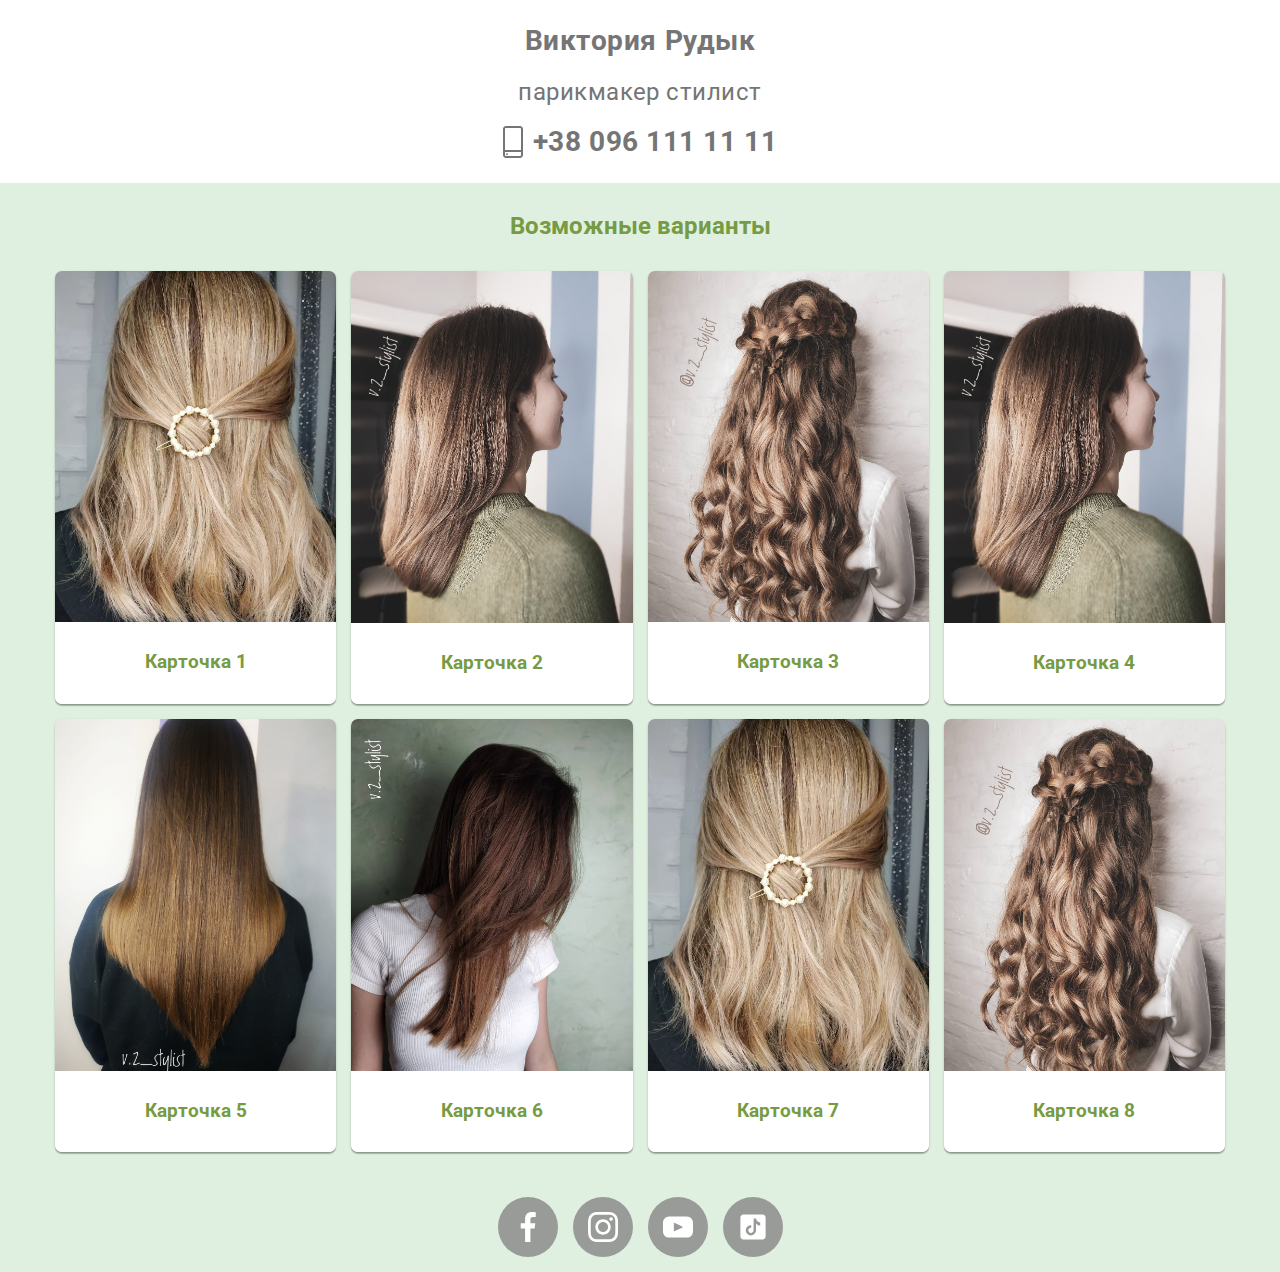
==== index.html @ 88eab723 "ашч" ====
<!DOCTYPE html>
<html lang="ru">
  <head>
    <meta charset="UTF-8" />
    <meta http-equiv="X-UA-Compatible" content="IE=edge" />
    <meta name="viewport" content="width=device-width, initial-scale=1.0" />
    <link rel="preconnect" href="https://fonts.googleapis.com" />
    <link rel="preconnect" href="https://fonts.gstatic.com" crossorigin />
    <link
      href="https://fonts.googleapis.com/css2?family=Raleway:wght@700&family=Roboto:wght@400;500;700;900&display=swap"
      rel="stylesheet"
    />
    <link
      rel="stylesheet"
      href="https://cdnjs.cloudflare.com/ajax/libs/modern-normalize/1.1.0/modern-normalize.min.css"
    />
    <link rel="stylesheet" href="./css/reset.css" />
    <link rel="stylesheet" href="./css/styles.css" />
    <title>v.z_stylist - Виктория, парикмакер стилист</title>
  </head>
  <body>
    <header>
      <div class="nav">
        <ul сlass="contact__list">
          <li class="contact__item"><p class="link">Виктория Рудык</p></li>
          <li class="contact__item">
            <p class="contact__position">парикмакер стилист</p>
          </li>
          <li class="contact__item">
            <a href="tel:+380961111111" class="link">
              <svg class="adress-item-icon" width="20" height="32">
                <use href="img/icons.svg#icon-smartphone"></use>
              </svg>
              <span>+38 096 111 11 11</span>
            </a>
          </li>
        </ul>
      </div>
    </header>
    <section class="main">
      <div class="container">
        <h2 class="my-works">Возможные варианты</h2>
        <ul class="works">
          <li class="works__example">
            <a href="">
              <img src="./img/work-1.jpg" alt="Фото 1" class="work-img" />
              <div class="meta">
                <h3 class="meta__title">Карточка 1</h3>
              </div></a
            >
          </li>
          <li class="works__example">
            <a href="">
              <img src="./img/work-2.jpg" alt="Фото 2" class="work-img" />
              <div class="meta">
                <h3 class="meta__title">Карточка 2</h3>
              </div></a
            >
          </li>
          <li class="works__example">
            <a href="">
              <img src="./img/work-3.jpg" alt="Фото 3" class="work-img" />
              <div class="meta">
                <h3 class="meta__title">Карточка 3</h3>
              </div></a
            >
          </li>
          <li class="works__example">
            <a href="">
              <img src="./img/work-2.jpg" alt="Фото 4" class="work-img" />
              <div class="meta">
                <h3 class="meta__title">Карточка 4</h3>
              </div></a
            >
          </li>
          <li class="works__example">
            <a href="">
              <img src="./img/work-5.jpg" alt="Фото 5" class="work-img" />
              <div class="meta">
                <h3 class="meta__title">Карточка 5</h3>
              </div></a
            >
          </li>
          <li class="works__example">
            <a href="">
              <img src="./img/work-6.jpg" alt="Фото 6" class="work-img" />
              <div class="meta">
                <h3 class="meta__title">Карточка 6</h3>
              </div></a
            >
          </li>
          <li class="works__example">
            <a href="">
              <img src="./img/work-1.jpg" alt="Фото 7" class="work-img" />
              <div class="meta">
                <h3 class="meta__title">Карточка 7</h3>
              </div></a
            >
          </li>
          <li class="works__example">
            <a href="">
              <img src="./img/work-3.jpg" alt="Фото 8" class="work-img" />
              <div class="meta">
                <h3 class="meta__title">Карточка 8</h3>
              </div></a
            >
          </li>
        </ul>
      </div>
    </section>
    <footer class="page-footer">
      <div class="container">
        <ul class="join-list">
          <li class="social-list-item">
            <a
              href="https://www.facebook.com/VZstylistKiev"
              class="social-item-link"
            >
              <svg class="social-item-icon" width="30" height="30">
                <use href="./img/icons.svg#icon-facebook"></use>
              </svg>
            </a>
          </li>

          <li class="social-list-item">
            <a
              href="https://www.instagram.com/v.z_stylist/"
              class="social-item-link"
            >
              <svg class="social-item-icon" width="30" height="30">
                <use href="./img/icons.svg#icon-instagram"></use>
              </svg>
            </a>
          </li>

          <li class="social-list-item">
            <a
              href="https://www.youtube.com/channel/UC5ARUMuX_v7nZ-KYKktUZ0g"
              class="social-item-link"
            >
              <svg class="social-item-icon" width="30" height="30">
                <use href="./img/icons.svg#icon-youtube"></use>
              </svg>
            </a>
          </li>

          <li class="social-list-item">
            <a
              href="https://www.tiktok.com/@v.z_stylist"
              class="social-item-link"
            >
              <svg class="social-item-icon" width="30" height="30">
                <use href="./img/icons.svg#icon-tiktok"></use>
              </svg>
            </a>
          </li>
        </ul>
      </div>
    </footer>
  </body>
</html>
---- css/styles.css ----
:root {
  --accent-color: #779b43;
  --main-color: #dff0e1;
}

/*  ------- BASIC STYLES ------- */
body {
  background-color: var(--main-color);
}
.container {
  max-width: 1200px;
  padding-left: 15px;
  padding-right: 15px;
  margin: 0 auto;
}

.nav {
  background-color: #ffffff;
  padding: 15px 0;
}

section,
.page-footer {
  padding: 30px 0;
}

/*  ------- HEADER ------- */

.contact__item {
  display: flex;
}

.contact__position {
  display: flex;
  margin: 0 auto;
  font-weight: 400;
  font-size: 24px;
  line-height: calc(28 / 24);
  letter-spacing: 0.02em;
  color: #757575;
  padding: 10px 0;
  align-items: center;
}
.link {
  display: flex;
  margin: 0 auto;
  font-weight: 700;
  font-size: 28px;
  line-height: calc(28 / 24);
  letter-spacing: 0.02em;
  color: #757575;
  padding: 10px 0;
  align-items: center;
}
.adress-item-icon {
  align-items: center;
  margin-right: 10px;
  fill: currentColor;
}
/*  ------- PORTFOLIO ------- */
.my-works {
  margin-bottom: 30px;
  color: var(--accent-color);
  text-align: center;
}

.works {
  display: flex;
  flex-wrap: wrap;
  margin-left: -15px;
  margin-top: -15px;
  justify-content: center;
}

.work-img {
  width: 100%;
  height: auto;
}

.works__example {
  width: 450px;
  height: auto;
  margin-top: 15px;
  margin-left: 15px;
  /* outline: 1px solid red; */
  overflow: hidden;

  box-shadow: 0px 1px 3px rgb(0 0 0 / 12%), 0px 1px 1px rgb(0 0 0 / 14%),
    0px 2px 1px rgb(0 0 0 / 20%);
  border-radius: 7px 7px 7px 7px;
}
@media screen and (min-width: 480px) {
  .works__example {
    flex-basis: calc((100% - 30px) / 2);
  }
}
@media screen and (min-width: 768px) {
  .works__example {
    flex-basis: calc((100% - 45px) / 3);
  }
}

@media screen and (min-width: 1200px) {
  .works__example {
    flex-basis: calc((100% - 60px) / 4);
  }
}
.meta__title {
  padding-top: 30px;
  padding-bottom: 30px;
  text-align: center;
  background-color: #fff;
  color: var(--accent-color);
  border-radius: 0px 0px 4px 4px;
}

/*  ------- FOOTER ------- */

.join-list {
  display: flex;
  justify-content: center;
}
.social-list-item + .social-list-item {
  margin-left: 15px;
}
.social-item-icon {
  fill: currentColor;
}
.social-item-link {
  width: 60px;
  height: 60px;
  display: flex;
  justify-content: center;
  align-items: center;
  color: #afb1b8;
  border-radius: 50%;
  transition: background-color var(--transition-time)
      var(--attenuation-function),
    color var(--transition-time) var(--attenuation-function);
}

.social-list-item > .social-item-link {
  color: #ffffff;
  background-color: rgba(138, 136, 136, 0.818);
}

.social-item-link:hover,
.social-item-link:focus {
  background-color: var(--accent-color);
  color: #ffffff;
  border-radius: 50%;
}

.page-footer {
  padding: 15px 0;
}
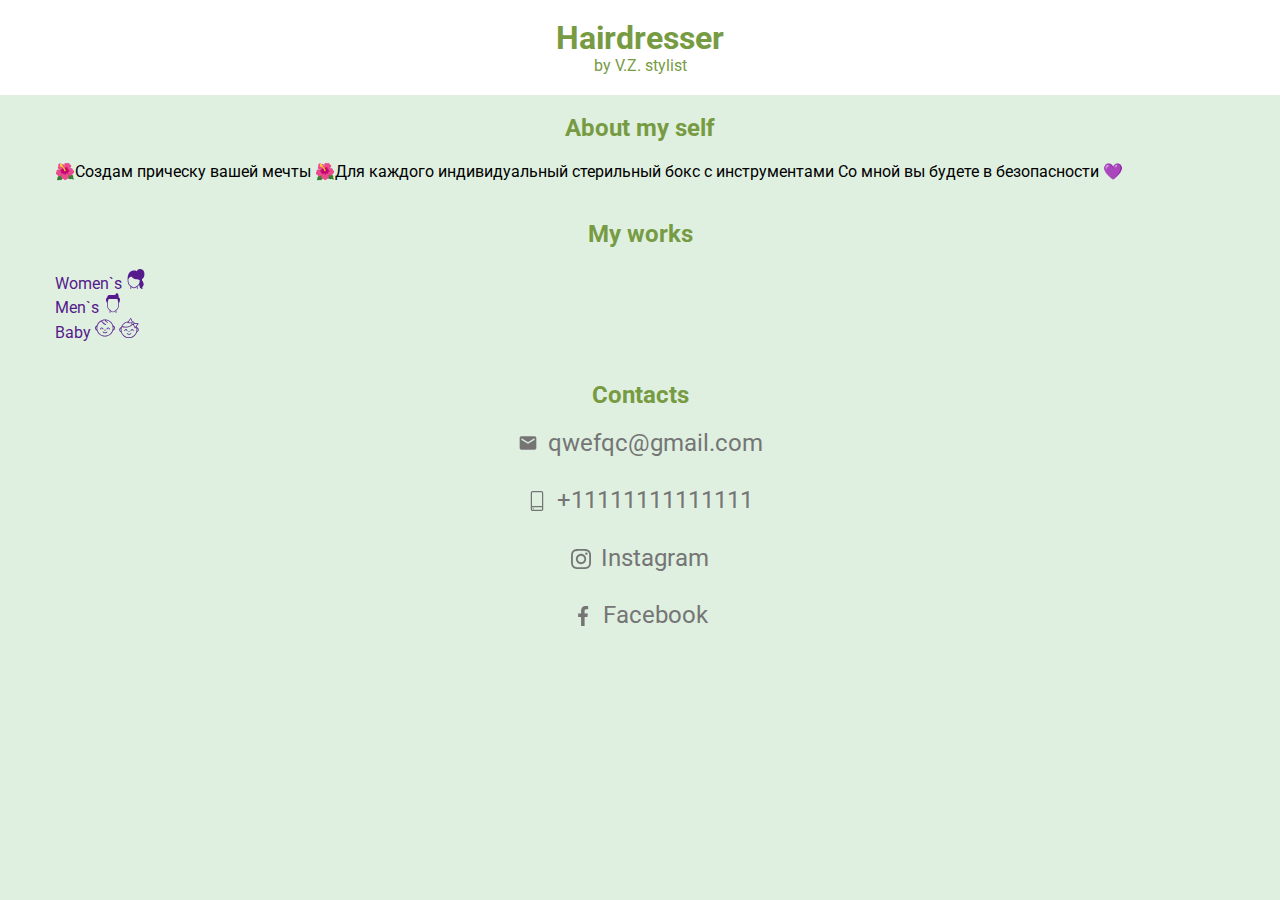
==== commit 51f3f0a6: "fix" ====
--- a/index.html
+++ b/index.html
@@ -1,6 +1,5 @@
 <!DOCTYPE html>
-<html lang="ru">
-  <head>
+<html lang="en">
     <meta charset="UTF-8" />
     <meta http-equiv="X-UA-Compatible" content="IE=edge" />
     <meta name="viewport" content="width=device-width, initial-scale=1.0" />
@@ -19,143 +18,99 @@
     <title>v.z_stylist - Виктория, парикмакер стилист</title>
   </head>
   <body>
-    <header>
-      <div class="nav">
-        <ul сlass="contact__list">
-          <li class="contact__item"><p class="link">Виктория Рудык</p></li>
-          <li class="contact__item">
-            <p class="contact__position">парикмакер стилист</p>
-          </li>
-          <li class="contact__item">
-            <a href="tel:+380961111111" class="link">
-              <svg class="adress-item-icon" width="20" height="32">
-                <use href="img/icons.svg#icon-smartphone"></use>
+      <header class="header">
+          <div class="container">
+              <a href="index.html">
+                  <div class="logo-head">
+                <h1>Hairdresser</h1>
+                  <p>by V.Z. stylist</p></div>
+              </a>
+              
+          </div>
+      </header>
+
+      <main>
+          <section class="hero">
+              <div class="container">
+                  <h2 class="titles">About my self</h2>
+<p>🌺Создам прическу вашей мечты
+🌺Для каждого индивидуальный стерильный бокс с инструментами
+Со мной вы будете в безопасности 💜</p>
+              </div>
+            </section>
+
+           <section class="activity">
+               <div class="container">
+                   <h2 class="titles">My works</h2>
+<ul>
+    <li>
+        <a href="">Women`s
+        <svg class="social-item-icon" width="20" height="20">
+                <use href="./img/icons.svg#icon-woman"></use>
               </svg>
-              <span>+38 096 111 11 11</span>
-            </a>
-          </li>
-        </ul>
-      </div>
-    </header>
-    <section class="main">
-      <div class="container">
-        <h2 class="my-works">Возможные варианты</h2>
-        <ul class="works">
-          <li class="works__example">
-            <a href="">
-              <img src="./img/work-1.jpg" alt="Фото 1" class="work-img" />
-              <div class="meta">
-                <h3 class="meta__title">Карточка 1</h3>
-              </div></a
-            >
-          </li>
-          <li class="works__example">
-            <a href="">
-              <img src="./img/work-2.jpg" alt="Фото 2" class="work-img" />
-              <div class="meta">
-                <h3 class="meta__title">Карточка 2</h3>
-              </div></a
-            >
-          </li>
-          <li class="works__example">
-            <a href="">
-              <img src="./img/work-3.jpg" alt="Фото 3" class="work-img" />
-              <div class="meta">
-                <h3 class="meta__title">Карточка 3</h3>
-              </div></a
-            >
-          </li>
-          <li class="works__example">
-            <a href="">
-              <img src="./img/work-2.jpg" alt="Фото 4" class="work-img" />
-              <div class="meta">
-                <h3 class="meta__title">Карточка 4</h3>
-              </div></a
-            >
-          </li>
-          <li class="works__example">
-            <a href="">
-              <img src="./img/work-5.jpg" alt="Фото 5" class="work-img" />
-              <div class="meta">
-                <h3 class="meta__title">Карточка 5</h3>
-              </div></a
-            >
-          </li>
-          <li class="works__example">
-            <a href="">
-              <img src="./img/work-6.jpg" alt="Фото 6" class="work-img" />
-              <div class="meta">
-                <h3 class="meta__title">Карточка 6</h3>
-              </div></a
-            >
-          </li>
-          <li class="works__example">
-            <a href="">
-              <img src="./img/work-1.jpg" alt="Фото 7" class="work-img" />
-              <div class="meta">
-                <h3 class="meta__title">Карточка 7</h3>
-              </div></a
-            >
-          </li>
-          <li class="works__example">
-            <a href="">
-              <img src="./img/work-3.jpg" alt="Фото 8" class="work-img" />
-              <div class="meta">
-                <h3 class="meta__title">Карточка 8</h3>
-              </div></a
-            >
-          </li>
-        </ul>
-      </div>
-    </section>
-    <footer class="page-footer">
-      <div class="container">
-        <ul class="join-list">
-          <li class="social-list-item">
-            <a
-              href="https://www.facebook.com/VZstylistKiev"
-              class="social-item-link"
-            >
-              <svg class="social-item-icon" width="30" height="30">
-                <use href="./img/icons.svg#icon-facebook"></use>
+    </a>
+</li>
+    <li>
+        <a href="">Men`s
+        <svg class="social-item-icon" width="20" height="20">
+                <use href="./img/icons.svg#icon-man"></use>
               </svg>
-            </a>
-          </li>
+    </a>
+</li>
+    <li>
+        <a href="">Baby
+        <svg class="social-item-icon" width="20" height="20">
+                <use href="./img/icons.svg#icon-babygirl"></use>
+              </svg>
+              <svg class="social-item-icon" width="20" height="20">
+                <use href="./img/icons.svg#icon-babyboy">
 
-          <li class="social-list-item">
-            <a
-              href="https://www.instagram.com/v.z_stylist/"
-              class="social-item-link"
-            >
-              <svg class="social-item-icon" width="30" height="30">
-                <use href="./img/icons.svg#icon-instagram"></use>
+                </use>
               </svg>
-            </a>
-          </li>
+    </a>
+</li>
+</ul>
+               </div>
+            </section>
+      </main>
 
-          <li class="social-list-item">
-            <a
-              href="https://www.youtube.com/channel/UC5ARUMuX_v7nZ-KYKktUZ0g"
-              class="social-item-link"
-            >
-              <svg class="social-item-icon" width="30" height="30">
-                <use href="./img/icons.svg#icon-youtube"></use>
-              </svg>
-            </a>
-          </li>
+      <footer class="footer">
+          <div class="container">
+              <h2 class="titles">Contacts</h2>
+<ul class="contact__list">
+    <li class="contact__item">
+        <a href="mailto:qwefqc@gmail.com" class="contact__link">
+            <svg class="contact-item-icon" width="20" height="20">
+                <use href="./img/icons.svg#icon-email">
+                </use>
+            </svg>qwefqc@gmail.com</a>
+        </li>
 
-          <li class="social-list-item">
-            <a
-              href="https://www.tiktok.com/@v.z_stylist"
-              class="social-item-link"
-            >
-              <svg class="social-item-icon" width="30" height="30">
-                <use href="./img/icons.svg#icon-tiktok"></use>
-              </svg>
-            </a>
-          </li>
-        </ul>
-      </div>
-    </footer>
+    <li class="contact__item">
+        <a href="tel:+11111111111111" class="contact__link">
+            <svg class="contact-item-icon" width="20" height="20">
+                <use href="./img/icons.svg#icon-smartphone">
+                </use>
+              </svg>+11111111111111</a>
+            </li>
+
+    <li class="contact__item">
+        <a href="https://www.instagram.com/v.z_stylist/" class="contact__link">
+            <svg class="contact-item-icon" width="20" height="20">
+                <use href="./img/icons.svg#icon-instagram">
+                </use>
+              </svg>Instagram</a>
+            </li>
+
+    <li class="contact__item">
+        <a href="https://www.facebook.com/VZstylistKiev" class="contact__link">
+            <svg class="contact-item-icon" width="20" height="20">
+                <use href="./img/icons.svg#icon-facebook">
+                </use>
+              </svg>Facebook</a>
+            </li>
+</ul>
+          </div>
+        </footer>
   </body>
 </html>
--- a/css/styles.css
+++ b/css/styles.css
@@ -14,20 +14,45 @@
   margin: 0 auto;
 }
 
-.nav {
+.header {
   background-color: #ffffff;
-  padding: 15px 0;
+  padding: 20px 0;
 }
 
-section,
-.page-footer {
-  padding: 30px 0;
+.hero,
+.activity,
+.footer {
+  padding: 20px 0;
 }
 
+.titles {
+  color: var(--accent-color);
+  text-align: center;
+  margin-bottom: 20px;
+}
+
+.contact__link {
+  display: flex;
+  font-size: 24px;
+  align-items: center;
+  color: #757575;
+  margin-bottom: 30px;
+}
+
+.contact-item-icon {
+  margin-right: 10px;
+  fill: currentColor;
+}
 /*  ------- HEADER ------- */
+
+.logo-head {
+  text-align: center;
+  color: var(--accent-color);
+}
 
 .contact__item {
   display: flex;
+  justify-content: center;
 }
 
 .contact__position {
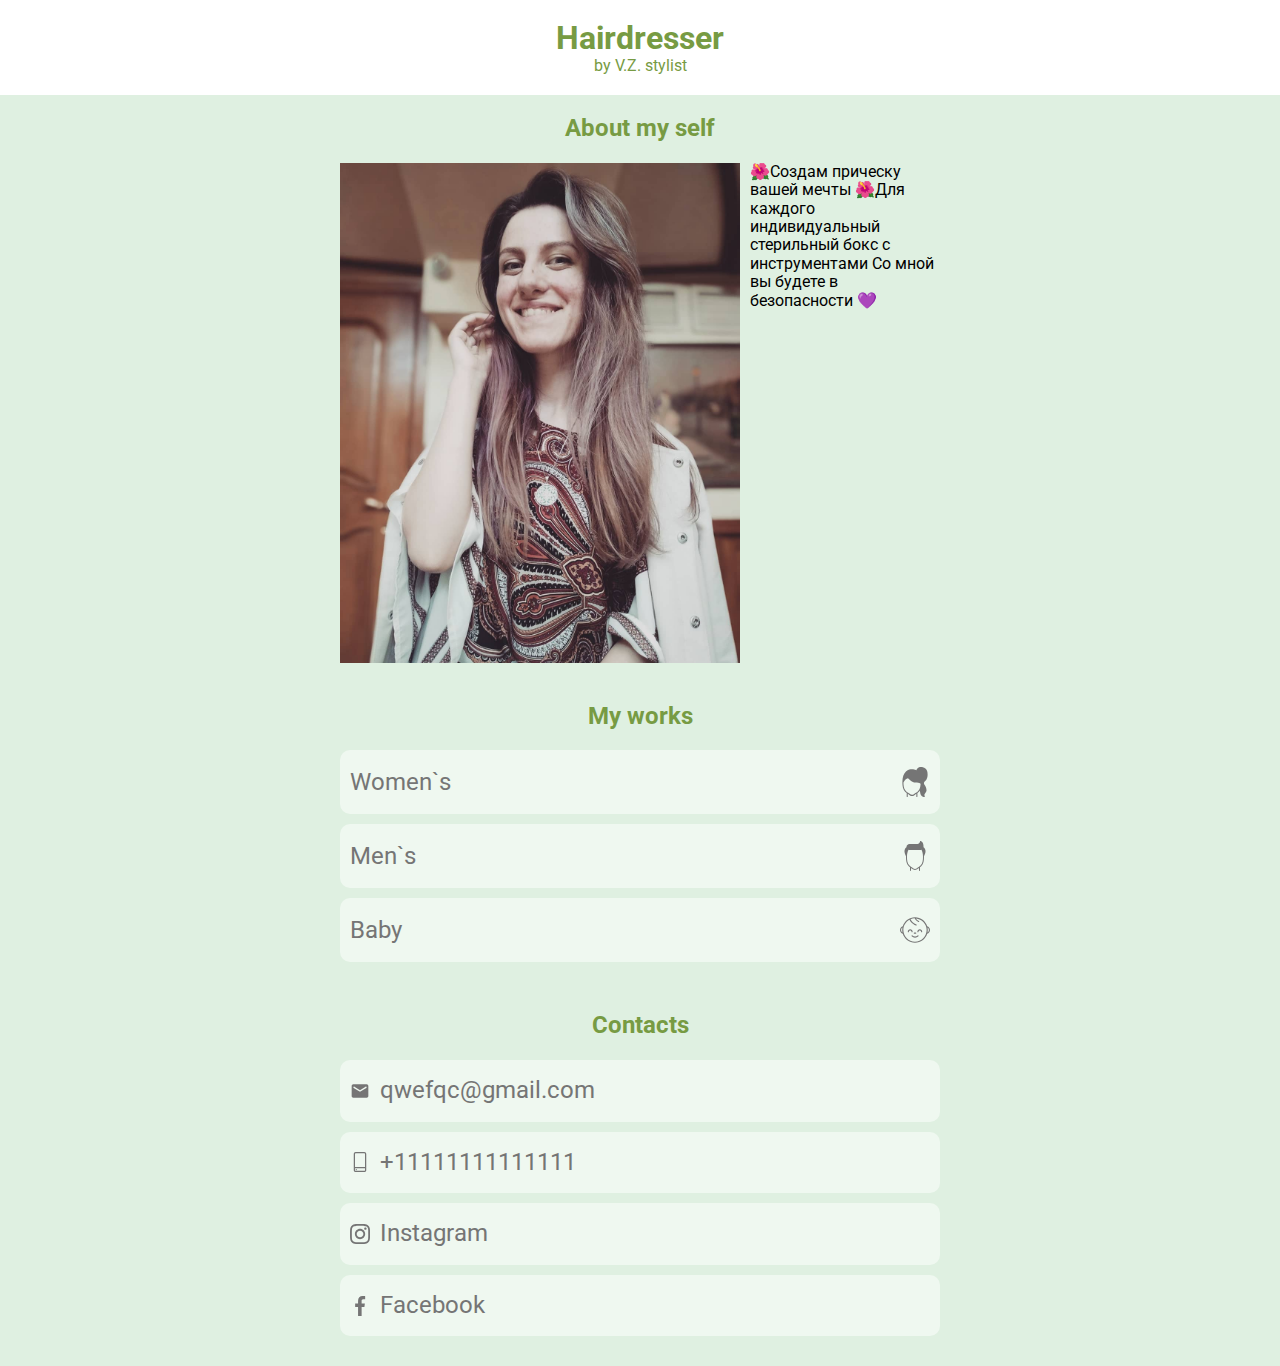
==== commit ffd35f3d: "fix" ====
--- a/index.html
+++ b/index.html
@@ -32,44 +32,45 @@
       <main>
           <section class="hero">
               <div class="container">
-                  <h2 class="titles">About my self</h2>
-<p>🌺Создам прическу вашей мечты
+                <h2 class="titles ">About my self</h2>
+                <div class="about__meta">
+               
+                  <img src="./img/viki.jpg" alt="Hairdresser" class="self-photo">
+<p class="about">🌺Создам прическу вашей мечты
 🌺Для каждого индивидуальный стерильный бокс с инструментами
-Со мной вы будете в безопасности 💜</p>
+Со мной вы будете в безопасности 💜</p></div>  
               </div>
             </section>
 
            <section class="activity">
                <div class="container">
                    <h2 class="titles">My works</h2>
-<ul>
-    <li>
-        <a href="">Women`s
-        <svg class="social-item-icon" width="20" height="20">
+                   <div class="activitty__block">
+<ul class="activity__list">
+    <li class="activity__item">
+        <a href="" class="activity__link">Women`s
+        <svg class="activity__icon" width="30" height="30">
                 <use href="./img/icons.svg#icon-woman"></use>
               </svg>
     </a>
 </li>
-    <li>
-        <a href="">Men`s
-        <svg class="social-item-icon" width="20" height="20">
+    <li class="activity__item">
+        <a href="" class="activity__link">Men`s
+        <svg class="activity__icon" width="30" height="30">
                 <use href="./img/icons.svg#icon-man"></use>
               </svg>
     </a>
 </li>
-    <li>
-        <a href="">Baby
-        <svg class="social-item-icon" width="20" height="20">
+    <li class="activity__item">
+        <a href="" class="activity__link">Baby
+        <svg class="activity__icon" width="30" height="30">
                 <use href="./img/icons.svg#icon-babygirl"></use>
               </svg>
-              <svg class="social-item-icon" width="20" height="20">
-                <use href="./img/icons.svg#icon-babyboy">
-
-                </use>
-              </svg>
+            
     </a>
 </li>
 </ul>
+</div>
                </div>
             </section>
       </main>
@@ -77,6 +78,7 @@
       <footer class="footer">
           <div class="container">
               <h2 class="titles">Contacts</h2>
+              <div class="contact__block">
 <ul class="contact__list">
     <li class="contact__item">
         <a href="mailto:qwefqc@gmail.com" class="contact__link">
@@ -110,6 +112,7 @@
               </svg>Facebook</a>
             </li>
 </ul>
+</div>
           </div>
         </footer>
   </body>
--- a/css/styles.css
+++ b/css/styles.css
@@ -1,6 +1,8 @@
 :root {
   --accent-color: #779b43;
   --main-color: #dff0e1;
+  --attenuation-function: cubic-bezier(0.4, 0, 0.2, 1);
+  --transition-time: 300ms;
 }
 
 /*  ------- BASIC STYLES ------- */
@@ -8,12 +10,64 @@
   background-color: var(--main-color);
 }
 .container {
-  max-width: 1200px;
+  max-width: 350px;
   padding-left: 15px;
   padding-right: 15px;
   margin: 0 auto;
 }
 
+.self-photo {
+  display: block;
+  min-width: 270px;
+}
+
+.about {
+  margin-top: 10px;
+}
+@media screen and (min-width: 450px) {
+  .container {
+    max-width: 580px;
+  }
+  .about__meta {
+    display: flex;
+  }
+  .self-photo {
+    max-width: 400px;
+  }
+  .about {
+    display: block;
+    margin-left: 10px;
+    margin-top: 0;
+  }
+  .about__meta,
+  .activitty__block,
+  .contact__block {
+    max-width: 600px;
+    margin: 0 auto;
+  }
+}
+
+.activity__item,
+.contact__item {
+  background-color: rgba(255, 255, 255, 0.5);
+  padding: 10px;
+  margin: 10px 0;
+  border-radius: 10px;
+  transition: background-color var(--transition-time)
+    var(--attenuation-function);
+}
+.activity__item:hover,
+.contact__item:hover {
+  background-color: rgba(122, 183, 129, 0.606);
+}
+@media screen and (min-width: 768px) {
+  .container {
+    max-width: 800px;
+  }
+  .self-photo {
+    min-width: 400px;
+  }
+}
 .header {
   background-color: #ffffff;
   padding: 20px 0;
@@ -31,12 +85,19 @@
   margin-bottom: 20px;
 }
 
+.activity__link,
 .contact__link {
   display: flex;
   font-size: 24px;
-  align-items: center;
   color: #757575;
-  margin-bottom: 30px;
+  align-items: center;
+  padding: 2px 0;
+  margin: 5px 0;
+}
+
+.activity__icon {
+  margin-left: auto;
+  fill: currentColor;
 }
 
 .contact-item-icon {
@@ -48,11 +109,6 @@
 .logo-head {
   text-align: center;
   color: var(--accent-color);
-}
-
-.contact__item {
-  display: flex;
-  justify-content: center;
 }
 
 .contact__position {
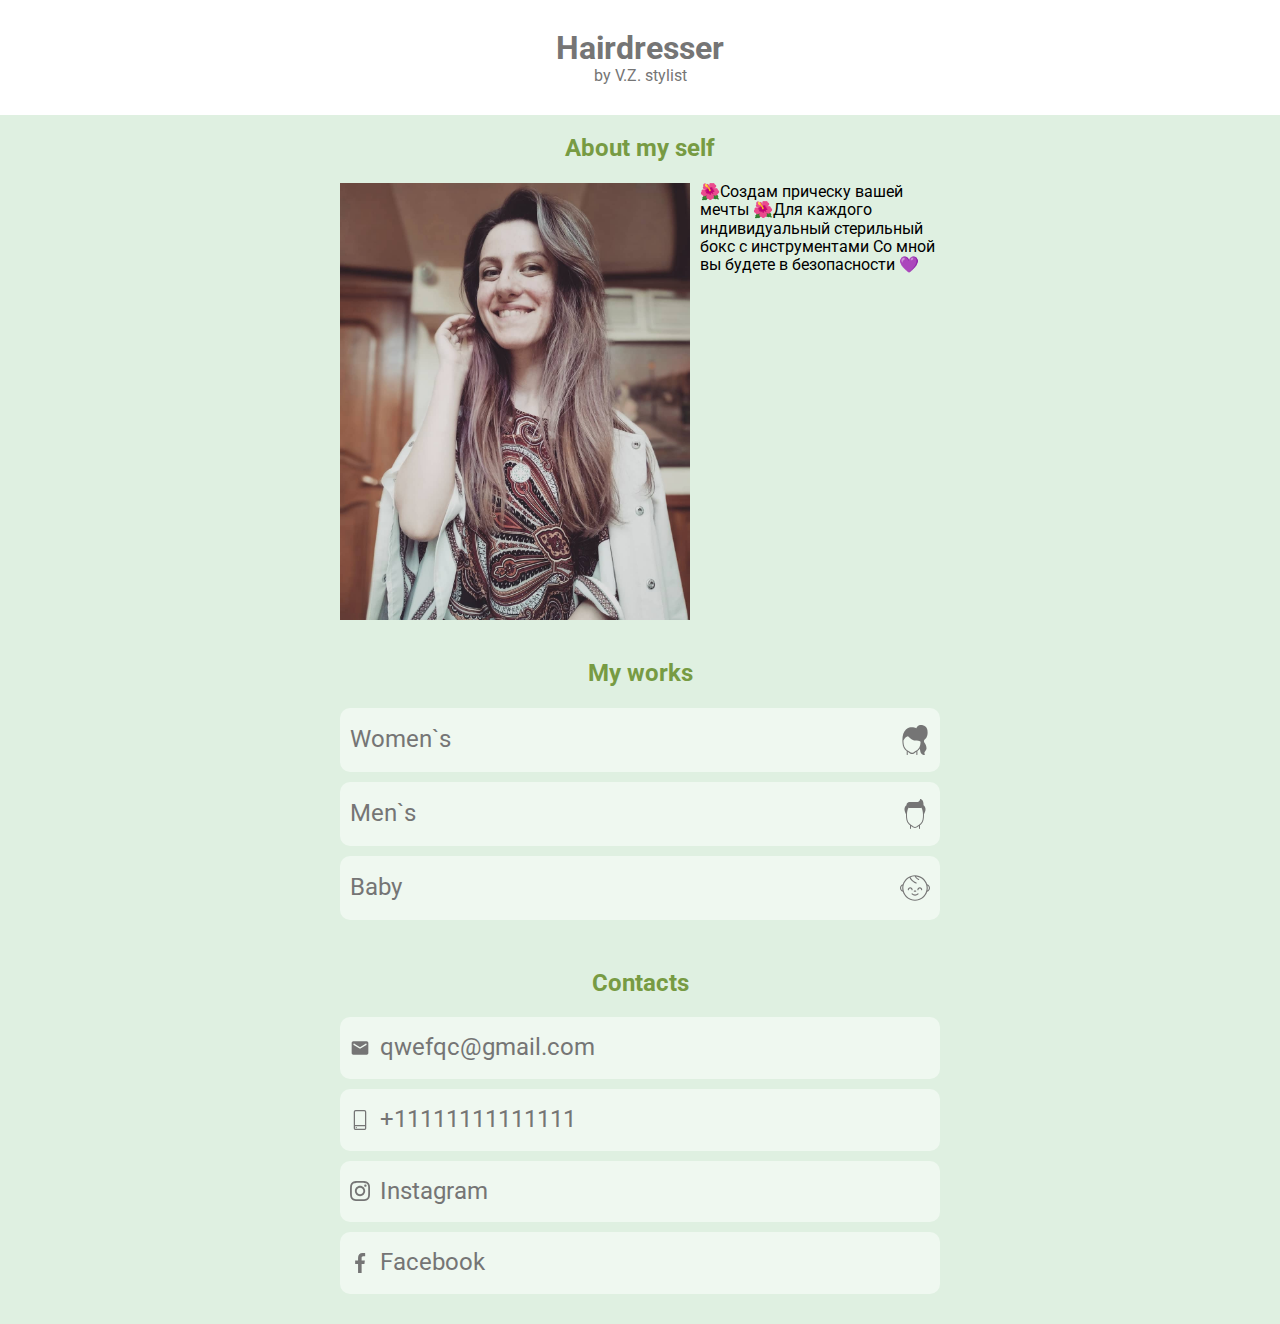
==== commit 498e62f8: "fix" ====
--- a/index.html
+++ b/index.html
@@ -71,7 +71,7 @@
 </li>
 </ul>
 </div>
-               </div>
+</div>
             </section>
       </main>
 
--- a/css/styles.css
+++ b/css/styles.css
@@ -1,6 +1,8 @@
 :root {
   --accent-color: #779b43;
   --main-color: #dff0e1;
+  --text-color: #757575;
+  --hover-color: rgba(122, 183, 129, 0.6);
   --attenuation-function: cubic-bezier(0.4, 0, 0.2, 1);
   --transition-time: 300ms;
 }
@@ -58,14 +60,14 @@
 }
 .activity__item:hover,
 .contact__item:hover {
-  background-color: rgba(122, 183, 129, 0.606);
+  background-color: var(--hover-color);
 }
 @media screen and (min-width: 768px) {
   .container {
     max-width: 800px;
   }
   .self-photo {
-    min-width: 400px;
+    min-width: 350px;
   }
 }
 .header {
@@ -89,7 +91,7 @@
 .contact__link {
   display: flex;
   font-size: 24px;
-  color: #757575;
+  color: var(--text-color);
   align-items: center;
   padding: 2px 0;
   margin: 5px 0;
@@ -104,14 +106,20 @@
   margin-right: 10px;
   fill: currentColor;
 }
+
+.logo-head {
+  text-align: center;
+  color: var(--text-color);
+  border-radius: 10px;
+  padding: 10px 0;
+}
+
+.logo-head:hover {
+  background-color: var(--hover-color);
+}
 /*  ------- HEADER ------- */
 
-.logo-head {
-  text-align: center;
-  color: var(--accent-color);
-}
-
-.contact__position {
+/* .contact__position {
   display: flex;
   margin: 0 auto;
   font-weight: 400;
@@ -121,8 +129,8 @@
   color: #757575;
   padding: 10px 0;
   align-items: center;
-}
-.link {
+} */
+/* .link {
   display: flex;
   margin: 0 auto;
   font-weight: 700;
@@ -132,20 +140,20 @@
   color: #757575;
   padding: 10px 0;
   align-items: center;
-}
-.adress-item-icon {
+} */
+/* .adress-item-icon {
   align-items: center;
   margin-right: 10px;
   fill: currentColor;
-}
+} */
 /*  ------- PORTFOLIO ------- */
-.my-works {
+/* .my-works {
   margin-bottom: 30px;
   color: var(--accent-color);
   text-align: center;
-}
-
-.works {
+} */
+
+/* .works {
   display: flex;
   flex-wrap: wrap;
   margin-left: -15px;
@@ -164,9 +172,9 @@
   margin-top: 15px;
   margin-left: 15px;
   /* outline: 1px solid red; */
-  overflow: hidden;
-
-  box-shadow: 0px 1px 3px rgb(0 0 0 / 12%), 0px 1px 1px rgb(0 0 0 / 14%),
+/* overflow: hidden; */
+
+/* box-shadow: 0px 1px 3px rgb(0 0 0 / 12%), 0px 1px 1px rgb(0 0 0 / 14%),
     0px 2px 1px rgb(0 0 0 / 20%);
   border-radius: 7px 7px 7px 7px;
 }
@@ -184,8 +192,8 @@
 @media screen and (min-width: 1200px) {
   .works__example {
     flex-basis: calc((100% - 60px) / 4);
-  }
-}
+  } */
+/* }
 .meta__title {
   padding-top: 30px;
   padding-bottom: 30px;
@@ -193,11 +201,11 @@
   background-color: #fff;
   color: var(--accent-color);
   border-radius: 0px 0px 4px 4px;
-}
+/* } */
 
 /*  ------- FOOTER ------- */
 
-.join-list {
+/* .join-list {
   display: flex;
   justify-content: center;
 }
@@ -234,4 +242,4 @@
 
 .page-footer {
   padding: 15px 0;
-}
+} */
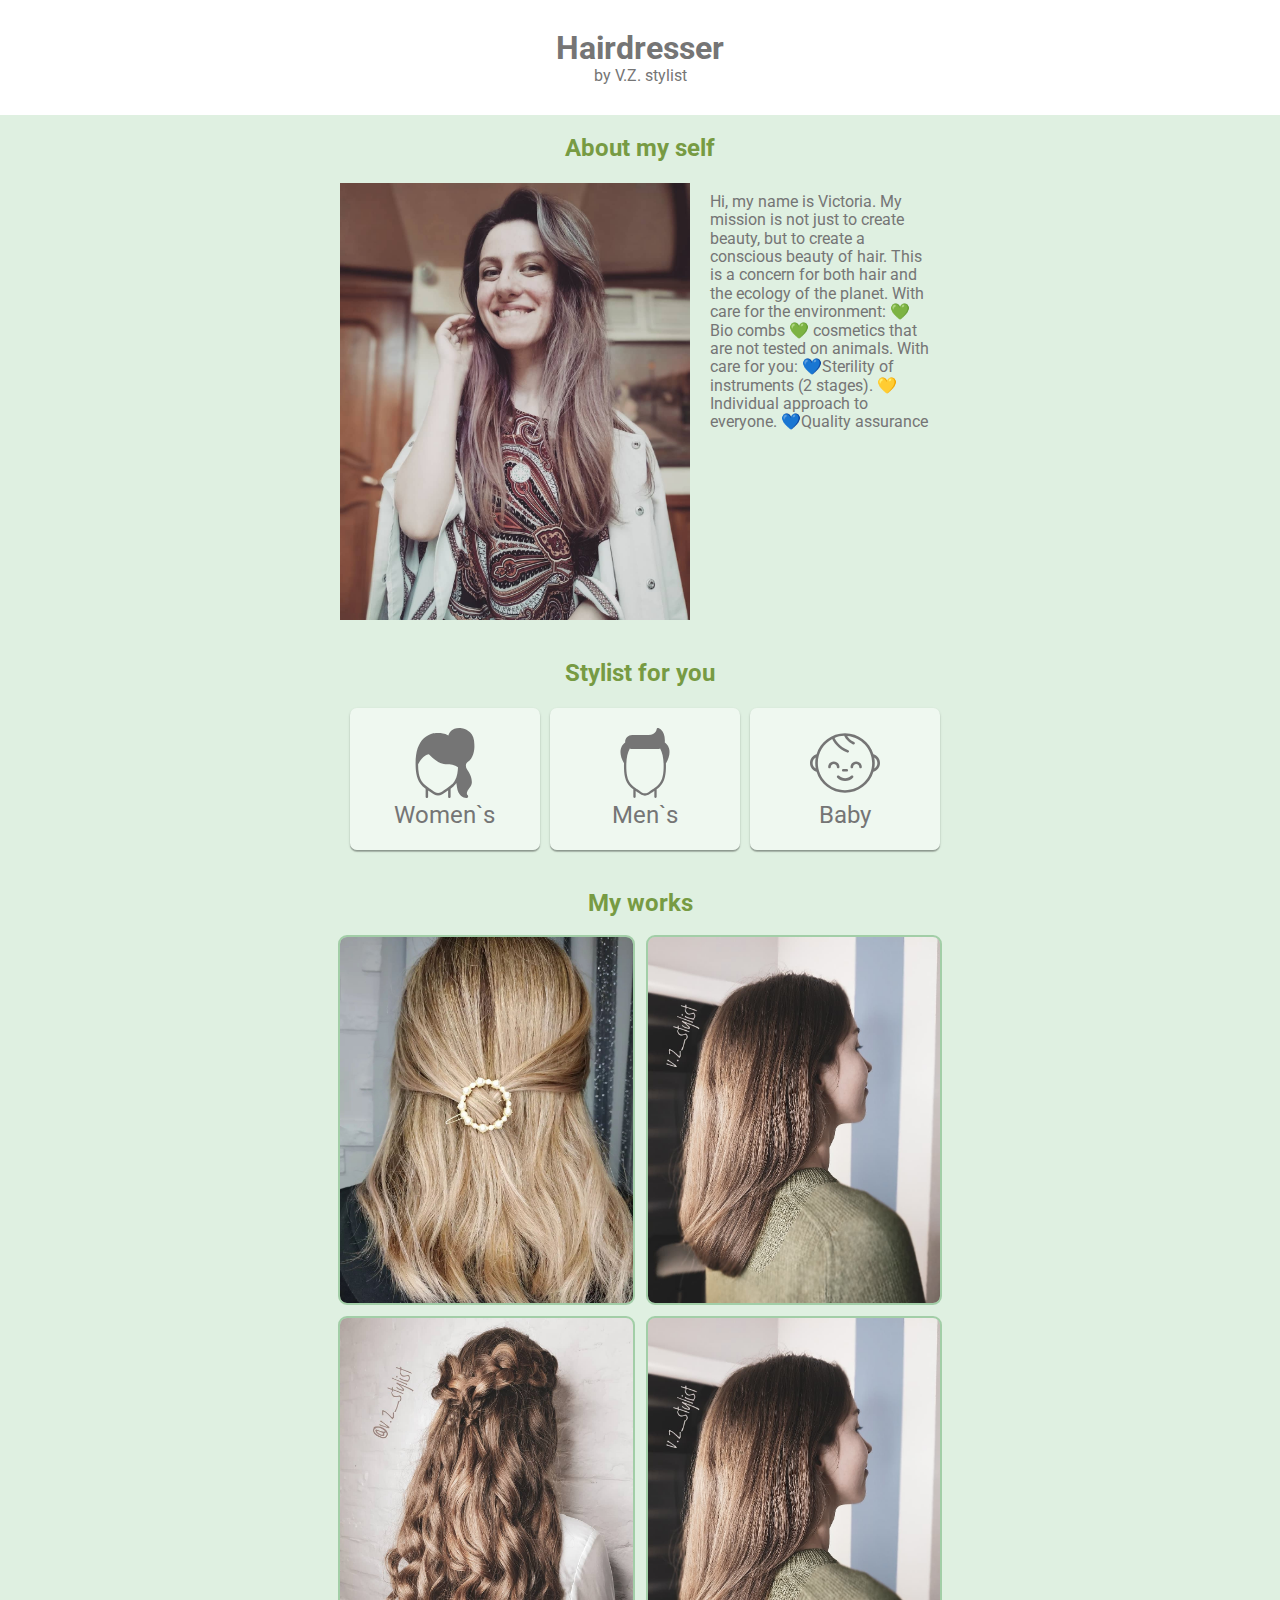
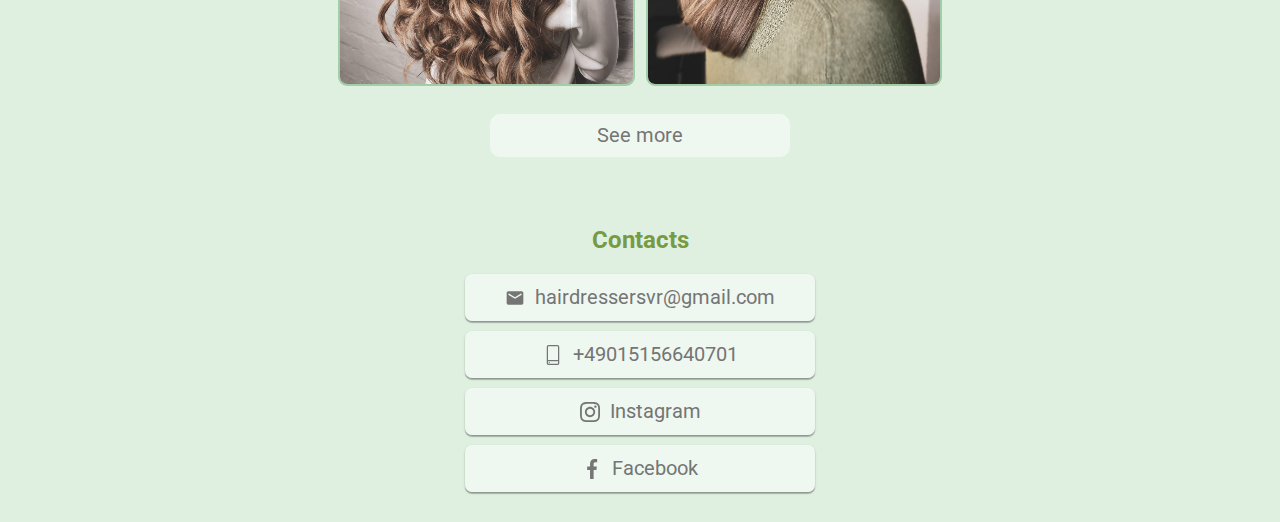
==== commit 570c6984: "fix" ====
--- a/index.html
+++ b/index.html
@@ -1,5 +1,6 @@
 <!DOCTYPE html>
 <html lang="en">
+  <head>
     <meta charset="UTF-8" />
     <meta http-equiv="X-UA-Compatible" content="IE=edge" />
     <meta name="viewport" content="width=device-width, initial-scale=1.0" />
@@ -18,102 +19,170 @@
     <title>v.z_stylist - Виктория, парикмакер стилист</title>
   </head>
   <body>
-      <header class="header">
-          <div class="container">
-              <a href="index.html">
-                  <div class="logo-head">
-                <h1>Hairdresser</h1>
-                  <p>by V.Z. stylist</p></div>
-              </a>
-              
+    <header class="header">
+      <div class="container">
+        <a href="index.html">
+          <div class="logo-head">
+            <h1>Hairdresser</h1>
+            <p>by V.Z. stylist</p>
           </div>
-      </header>
+        </a>
+      </div>
+    </header>
 
-      <main>
-          <section class="hero">
-              <div class="container">
-                <h2 class="titles ">About my self</h2>
-                <div class="about__meta">
-               
-                  <img src="./img/viki.jpg" alt="Hairdresser" class="self-photo">
-<p class="about">🌺Создам прическу вашей мечты
-🌺Для каждого индивидуальный стерильный бокс с инструментами
-Со мной вы будете в безопасности 💜</p></div>  
-              </div>
-            </section>
+    <main>
+      <section class="hero">
+        <div class="container">
+          <h2 class="titles">About my self</h2>
+          <div class="about__meta">
+            <img src="./img/viki.jpg" alt="Hairdresser" class="self-photo" />
+            <p class="about">
+              Hi, my name is Victoria. My mission is not just to create beauty,
+              but to create a conscious beauty of hair. This is a concern for
+              both hair and the ecology of the planet. With care for the
+              environment: 💚Bio combs 💚 cosmetics that are not tested on
+              animals. With care for you: 💙Sterility of instruments (2 stages).
+              💛Individual approach to everyone. 💙Quality assurance
+            </p>
+          </div>
+        </div>
+      </section>
 
-           <section class="activity">
-               <div class="container">
-                   <h2 class="titles">My works</h2>
-                   <div class="activitty__block">
-<ul class="activity__list">
-    <li class="activity__item">
-        <a href="" class="activity__link">Women`s
-        <svg class="activity__icon" width="30" height="30">
-                <use href="./img/icons.svg#icon-woman"></use>
-              </svg>
-    </a>
-</li>
-    <li class="activity__item">
-        <a href="" class="activity__link">Men`s
-        <svg class="activity__icon" width="30" height="30">
-                <use href="./img/icons.svg#icon-man"></use>
-              </svg>
-    </a>
-</li>
-    <li class="activity__item">
-        <a href="" class="activity__link">Baby
-        <svg class="activity__icon" width="30" height="30">
-                <use href="./img/icons.svg#icon-babygirl"></use>
-              </svg>
-            
-    </a>
-</li>
-</ul>
-</div>
-</div>
-            </section>
-      </main>
+      <section class="clients">
+        <div class="container">
+          <div class="activitty__block">
+            <ul class="activity__list">
+              <li class="activity__item">
+                <a href="" class="activity__link"
+                  >Women`s
+                  <svg class="activity__icon" width="30" height="30">
+                    <use href="./img/icons.svg#icon-woman"></use>
+                  </svg>
+                </a>
+              </li>
 
-      <footer class="footer">
-          <div class="container">
-              <h2 class="titles">Contacts</h2>
-              <div class="contact__block">
-<ul class="contact__list">
-    <li class="contact__item">
-        <a href="mailto:qwefqc@gmail.com" class="contact__link">
-            <svg class="contact-item-icon" width="20" height="20">
-                <use href="./img/icons.svg#icon-email">
-                </use>
-            </svg>qwefqc@gmail.com</a>
-        </li>
+              <li class="activity__item">
+                <a href="" class="activity__link"
+                  >Men`s
+                  <svg class="activity__icon" width="30" height="30">
+                    <use href="./img/icons.svg#icon-man"></use>
+                  </svg>
+                </a>
+              </li>
 
-    <li class="contact__item">
-        <a href="tel:+11111111111111" class="contact__link">
-            <svg class="contact-item-icon" width="20" height="20">
-                <use href="./img/icons.svg#icon-smartphone">
-                </use>
-              </svg>+11111111111111</a>
+              <li class="activity__item">
+                <a href="" class="activity__link"
+                  >Baby
+                  <svg class="activity__icon" width="30" height="30">
+                    <use href="./img/icons.svg#icon-babygirl"></use>
+                  </svg>
+                </a>
+              </li>
+            </ul>
+          </div>
+        </div>
+
+        <div class="container">
+          <h2 class="titles">Stylist for you</h2>
+          <div class="activitty__block">
+            <ul class="clients__list">
+              <li class="clients__item">
+                <svg class="clients__icon">
+                  <use href="./img/icons.svg#icon-woman"></use>
+                </svg>
+                <p class="clients__name">Women`s</p>
+              </li>
+
+              <li class="clients__item">
+                <svg class="clients__icon">
+                  <use href="./img/icons.svg#icon-man"></use>
+                </svg>
+                <p class="clients__name">Men`s</p>
+              </li>
+              <li class="clients__item">
+                <svg class="clients__icon">
+                  <use href="./img/icons.svg#icon-babygirl"></use>
+                </svg>
+                <p class="clients__name">Baby</p>
+              </li>
+            </ul>
+          </div>
+        </div>
+      </section>
+
+      <section class="activity">
+        <div class="container">
+          <h2 class="titles">My works</h2>
+          <div class="activitty__block">
+            <ul class="works">
+              <li class="works__example">
+                <img src="./img/work-1.jpg" alt="Фото 1" class="work-img" />
+              </li>
+
+              <li class="works__example">
+                <img src="./img/work-2.jpg" alt="Фото 2" class="work-img" />
+              </li>
+
+              <li class="works__example">
+                <img src="./img/work-3.jpg" alt="Фото 3" class="work-img" />
+              </li>
+              <li class="works__example">
+                <img src="./img/work-2.jpg" alt="Фото 4" class="work-img" />
+              </li>
+            </ul>
+          </div>
+          <div class="portfolio">
+            <a href="" class="portfolio__link">See more</a>
+          </div>
+        </div>
+      </section>
+    </main>
+
+    <footer class="footer">
+      <div class="container">
+        <h2 class="titles">Contacts</h2>
+        <div class="contact__block">
+          <ul class="contact__list">
+            <li class="contact__item">
+              <a href="mailto:hairdressersvr@gmail.com" class="contact__link">
+                <svg class="contact-item-icon" width="20" height="20">
+                  <use href="./img/icons.svg#icon-email"></use></svg
+                >hairdressersvr@gmail.com</a
+              >
             </li>
 
-    <li class="contact__item">
-        <a href="https://www.instagram.com/v.z_stylist/" class="contact__link">
-            <svg class="contact-item-icon" width="20" height="20">
-                <use href="./img/icons.svg#icon-instagram">
-                </use>
-              </svg>Instagram</a>
+            <li class="contact__item">
+              <a href="tel:+49015156640701" class="contact__link">
+                <svg class="contact-item-icon" width="20" height="20">
+                  <use href="./img/icons.svg#icon-smartphone"></use></svg
+                >+49015156640701</a
+              >
             </li>
 
-    <li class="contact__item">
-        <a href="https://www.facebook.com/VZstylistKiev" class="contact__link">
-            <svg class="contact-item-icon" width="20" height="20">
-                <use href="./img/icons.svg#icon-facebook">
-                </use>
-              </svg>Facebook</a>
+            <li class="contact__item">
+              <a
+                href="https://www.instagram.com/v.z_stylist/"
+                class="contact__link"
+              >
+                <svg class="contact-item-icon" width="20" height="20">
+                  <use href="./img/icons.svg#icon-instagram"></use></svg
+                >Instagram</a
+              >
             </li>
-</ul>
-</div>
-          </div>
-        </footer>
+
+            <li class="contact__item">
+              <a
+                href="https://www.facebook.com/VZstylistKiev"
+                class="contact__link"
+              >
+                <svg class="contact-item-icon" width="20" height="20">
+                  <use href="./img/icons.svg#icon-facebook"></use></svg
+                >Facebook</a
+              >
+            </li>
+          </ul>
+        </div>
+      </div>
+    </footer>
   </body>
 </html>
--- a/css/styles.css
+++ b/css/styles.css
@@ -1,6 +1,7 @@
 :root {
   --accent-color: #779b43;
   --main-color: #dff0e1;
+  --bg-color: rgba(255, 255, 255, 0.5);
   --text-color: #757575;
   --hover-color: rgba(122, 183, 129, 0.6);
   --attenuation-function: cubic-bezier(0.4, 0, 0.2, 1);
@@ -25,7 +26,101 @@
 
 .about {
   margin-top: 10px;
-}
+  overflow-y: hidden;
+  color: var(--text-color);
+}
+
+.activity__item,
+.contact__item {
+  background-color: var(--bg-color);
+  padding: 5px;
+  margin: 10px 0;
+  border-radius: 10px;
+  min-width: 170px;
+
+  transition: background-color var(--transition-time)
+    var(--attenuation-function);
+  box-shadow: 0px 1px 3px rgb(0 0 0 / 12%), 0px 1px 1px rgb(0 0 0 / 14%),
+    0px 2px 1px rgb(0 0 0 / 20%);
+  border-radius: 7px 7px 7px 7px;
+}
+.activity__item:hover,
+.contact__item:hover {
+  background-color: var(--hover-color);
+}
+
+.hero,
+.clients,
+.activity,
+.footer {
+  padding: 20px 0;
+}
+
+.titles {
+  color: var(--accent-color);
+  text-align: center;
+  margin-bottom: 20px;
+}
+
+.activity__link,
+.contact__link {
+  display: flex;
+  font-size: 20px;
+  color: var(--text-color);
+  align-items: center;
+  justify-content: center;
+  padding: 2px 0;
+  margin: 5px 0;
+}
+
+.activity__icon {
+  margin-left: auto;
+  fill: currentColor;
+}
+
+.contact-item-icon {
+  margin-right: 10px;
+  fill: currentColor;
+}
+
+.logo-head {
+  text-align: center;
+  color: var(--text-color);
+  border-radius: 10px;
+  padding: 10px 0;
+}
+
+.logo-head:hover {
+  background-color: var(--hover-color);
+}
+
+.clients__list {
+  display: flex;
+  flex-wrap: wrap;
+}
+.clients__item {
+  flex-basis: calc((100% - 30px) / 3);
+  margin-left: 10px;
+  padding: 5px;
+  background-color: var(--bg-color);
+  fill: #757575;
+  color: #757575;
+  text-align: center;
+  border-radius: 10px;
+  box-shadow: 0px 1px 3px rgb(0 0 0 / 12%), 0px 1px 1px rgb(0 0 0 / 14%),
+    0px 2px 1px rgb(0 0 0 / 20%);
+  border-radius: 7px 7px 7px 7px;
+}
+
+.clients__name {
+  font-size: 16px;
+}
+
+.clients__icon {
+  width: 30px;
+  height: 30px;
+}
+
 @media screen and (min-width: 450px) {
   .container {
     max-width: 580px;
@@ -40,6 +135,7 @@
     display: block;
     margin-left: 10px;
     margin-top: 0;
+    padding: 10px;
   }
   .about__meta,
   .activitty__block,
@@ -47,21 +143,28 @@
     max-width: 600px;
     margin: 0 auto;
   }
-}
-
-.activity__item,
-.contact__item {
-  background-color: rgba(255, 255, 255, 0.5);
-  padding: 10px;
-  margin: 10px 0;
-  border-radius: 10px;
-  transition: background-color var(--transition-time)
-    var(--attenuation-function);
-}
-.activity__item:hover,
-.contact__item:hover {
-  background-color: var(--hover-color);
-}
+  .clients__item {
+    padding: 10px;
+  }
+  .clients__icon {
+    width: 50px;
+    height: 50px;
+  }
+  .clients__name {
+    font-size: 20px;
+  }
+  .activity__link,
+  .contact__link {
+    padding: 8px;
+    font-size: 24px;
+  }
+  .contact__item {
+    max-width: 300px;
+    margin-left: auto;
+    margin-right: auto;
+  }
+}
+
 @media screen and (min-width: 768px) {
   .container {
     max-width: 800px;
@@ -69,91 +172,40 @@
   .self-photo {
     min-width: 350px;
   }
-}
+  .clients__icon {
+    width: 70px;
+    height: 70px;
+  }
+  .clients__name {
+    font-size: 24px;
+  }
+  .clients__item {
+    padding: 20px;
+  }
+  .activity__link,
+  .contact__link {
+    padding: 12px;
+    font-size: 28px;
+  }
+  .contact__item {
+    max-width: 350px;
+    margin-left: auto;
+    margin-right: auto;
+  }
+}
+
 .header {
   background-color: #ffffff;
   padding: 20px 0;
 }
 
-.hero,
-.activity,
-.footer {
-  padding: 20px 0;
-}
-
-.titles {
-  color: var(--accent-color);
-  text-align: center;
-  margin-bottom: 20px;
-}
-
-.activity__link,
-.contact__link {
-  display: flex;
-  font-size: 24px;
-  color: var(--text-color);
-  align-items: center;
-  padding: 2px 0;
-  margin: 5px 0;
-}
-
-.activity__icon {
-  margin-left: auto;
-  fill: currentColor;
-}
-
-.contact-item-icon {
-  margin-right: 10px;
-  fill: currentColor;
-}
-
-.logo-head {
-  text-align: center;
-  color: var(--text-color);
-  border-radius: 10px;
-  padding: 10px 0;
-}
-
-.logo-head:hover {
-  background-color: var(--hover-color);
-}
-/*  ------- HEADER ------- */
-
-/* .contact__position {
-  display: flex;
-  margin: 0 auto;
-  font-weight: 400;
-  font-size: 24px;
-  line-height: calc(28 / 24);
-  letter-spacing: 0.02em;
-  color: #757575;
-  padding: 10px 0;
-  align-items: center;
-} */
-/* .link {
-  display: flex;
-  margin: 0 auto;
-  font-weight: 700;
-  font-size: 28px;
-  line-height: calc(28 / 24);
-  letter-spacing: 0.02em;
-  color: #757575;
-  padding: 10px 0;
-  align-items: center;
-} */
-/* .adress-item-icon {
-  align-items: center;
-  margin-right: 10px;
-  fill: currentColor;
-} */
+.activity__list {
+  display: none;
+}
+
 /*  ------- PORTFOLIO ------- */
-/* .my-works {
-  margin-bottom: 30px;
-  color: var(--accent-color);
-  text-align: center;
-} */
-
-/* .works {
+
+.works {
   display: flex;
   flex-wrap: wrap;
   margin-left: -15px;
@@ -161,85 +213,61 @@
   justify-content: center;
 }
 
-.work-img {
+/* .work-img {
   width: 100%;
   height: auto;
-}
+} */
 
 .works__example {
   width: 450px;
   height: auto;
   margin-top: 15px;
   margin-left: 15px;
-  /* outline: 1px solid red; */
-/* overflow: hidden; */
-
-/* box-shadow: 0px 1px 3px rgb(0 0 0 / 12%), 0px 1px 1px rgb(0 0 0 / 14%),
-    0px 2px 1px rgb(0 0 0 / 20%);
+  outline: 2px solid var(--hover-color);
+  overflow: hidden;
+
+  box-shadow: 0px 1px 3px rgb(0 0 0 / 12%), 0px 1px 1px rgb(0 0 0 / 14%),
+    * /0px 2px 1px rgb(0 0 0 / 20%);
   border-radius: 7px 7px 7px 7px;
 }
-@media screen and (min-width: 480px) {
+@media screen and (min-width: 450px) {
   .works__example {
     flex-basis: calc((100% - 30px) / 2);
   }
 }
-@media screen and (min-width: 768px) {
-  .works__example {
-    flex-basis: calc((100% - 45px) / 3);
-  }
-}
-
-@media screen and (min-width: 1200px) {
-  .works__example {
-    flex-basis: calc((100% - 60px) / 4);
-  } */
-/* }
-.meta__title {
-  padding-top: 30px;
-  padding-bottom: 30px;
-  text-align: center;
-  background-color: #fff;
-  color: var(--accent-color);
-  border-radius: 0px 0px 4px 4px;
-/* } */
-
-/*  ------- FOOTER ------- */
-
-/* .join-list {
-  display: flex;
-  justify-content: center;
-}
-.social-list-item + .social-list-item {
-  margin-left: 15px;
-}
-.social-item-icon {
-  fill: currentColor;
-}
-.social-item-link {
-  width: 60px;
-  height: 60px;
-  display: flex;
-  justify-content: center;
+
+.portfolio {
+  width: 300px;
+  margin: 30px auto;
+
+  justify-content: center;
+  text-align: center;
+}
+
+.portfolio__link {
+  font-size: 20px;
   align-items: center;
-  color: #afb1b8;
-  border-radius: 50%;
+  justify-content: center;
+  margin: 5px 0;
+  display: flex;
+  border-radius: 10px;
+  background-color: var(--bg-color);
+  padding: 10px 10px;
+  color: var(--text-color);
   transition: background-color var(--transition-time)
-      var(--attenuation-function),
-    color var(--transition-time) var(--attenuation-function);
-}
-
-.social-list-item > .social-item-link {
-  color: #ffffff;
-  background-color: rgba(138, 136, 136, 0.818);
-}
-
-.social-item-link:hover,
-.social-item-link:focus {
-  background-color: var(--accent-color);
-  color: #ffffff;
-  border-radius: 50%;
-}
-
-.page-footer {
-  padding: 15px 0;
-} */
+    var(--attenuation-function);
+}
+
+.activity__link,
+.contact__link {
+  display: flex;
+  font-size: 20px;
+  color: var(--text-color);
+  align-items: center;
+  justify-content: center;
+  padding: 2px 0;
+  margin: 5px 0;
+}
+.portfolio__link:hover {
+  background-color: var(--hover-color);
+}
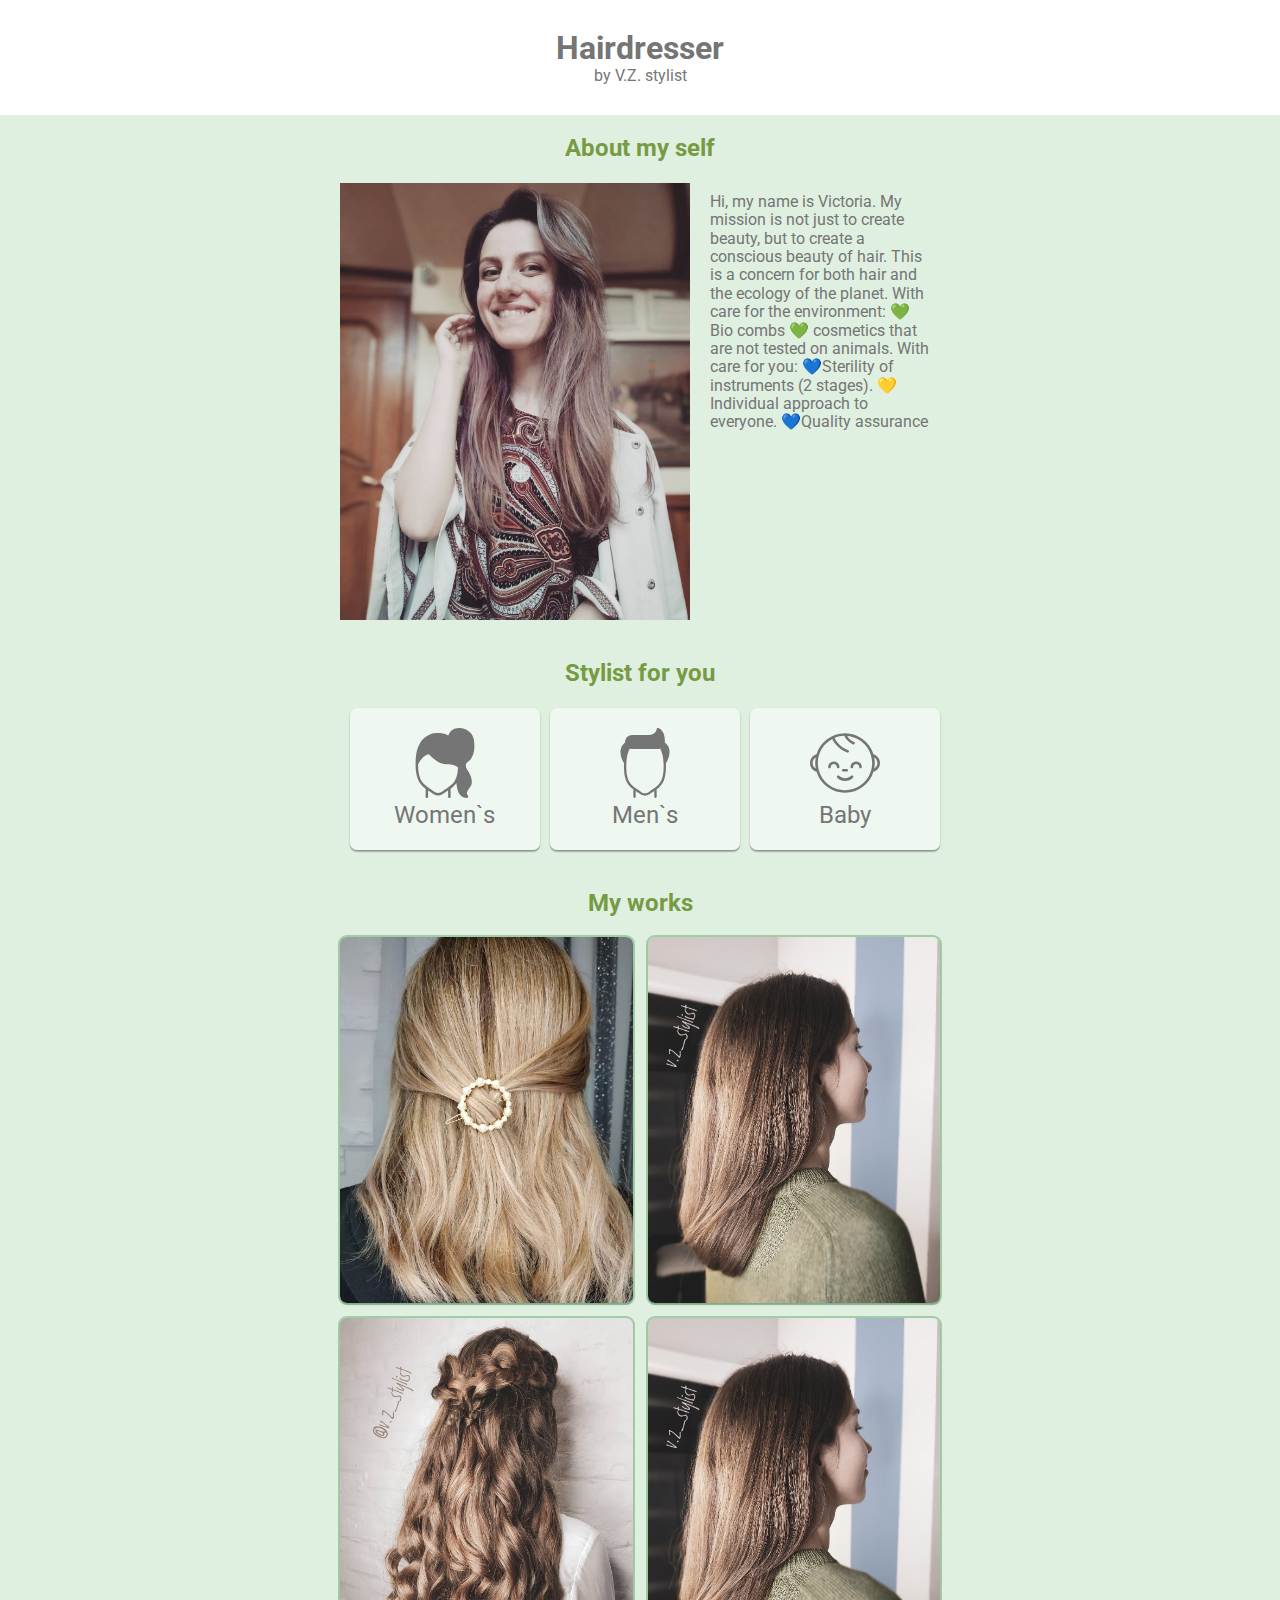
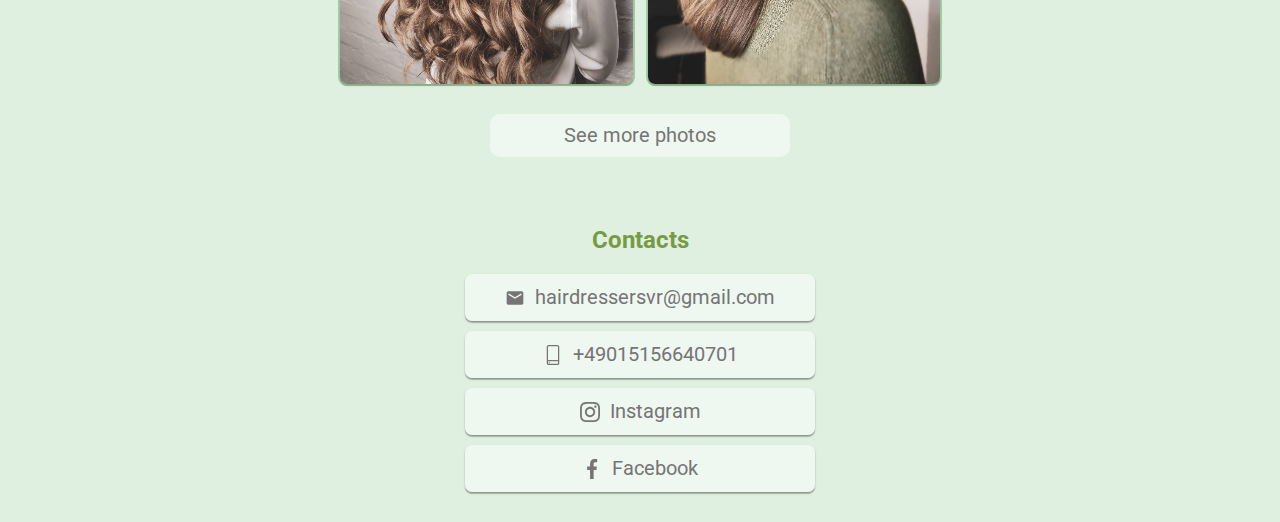
==== commit 9eccc455: "fix" ====
--- a/index.html
+++ b/index.html
@@ -132,7 +132,7 @@
             </ul>
           </div>
           <div class="portfolio">
-            <a href="" class="portfolio__link">See more</a>
+            <a href="" class="portfolio__link">See more photos</a>
           </div>
         </div>
       </section>
--- a/css/styles.css
+++ b/css/styles.css
@@ -227,7 +227,7 @@
   overflow: hidden;
 
   box-shadow: 0px 1px 3px rgb(0 0 0 / 12%), 0px 1px 1px rgb(0 0 0 / 14%),
-    * /0px 2px 1px rgb(0 0 0 / 20%);
+    0px 2px 1px rgb(0 0 0 / 20%);
   border-radius: 7px 7px 7px 7px;
 }
 @media screen and (min-width: 450px) {
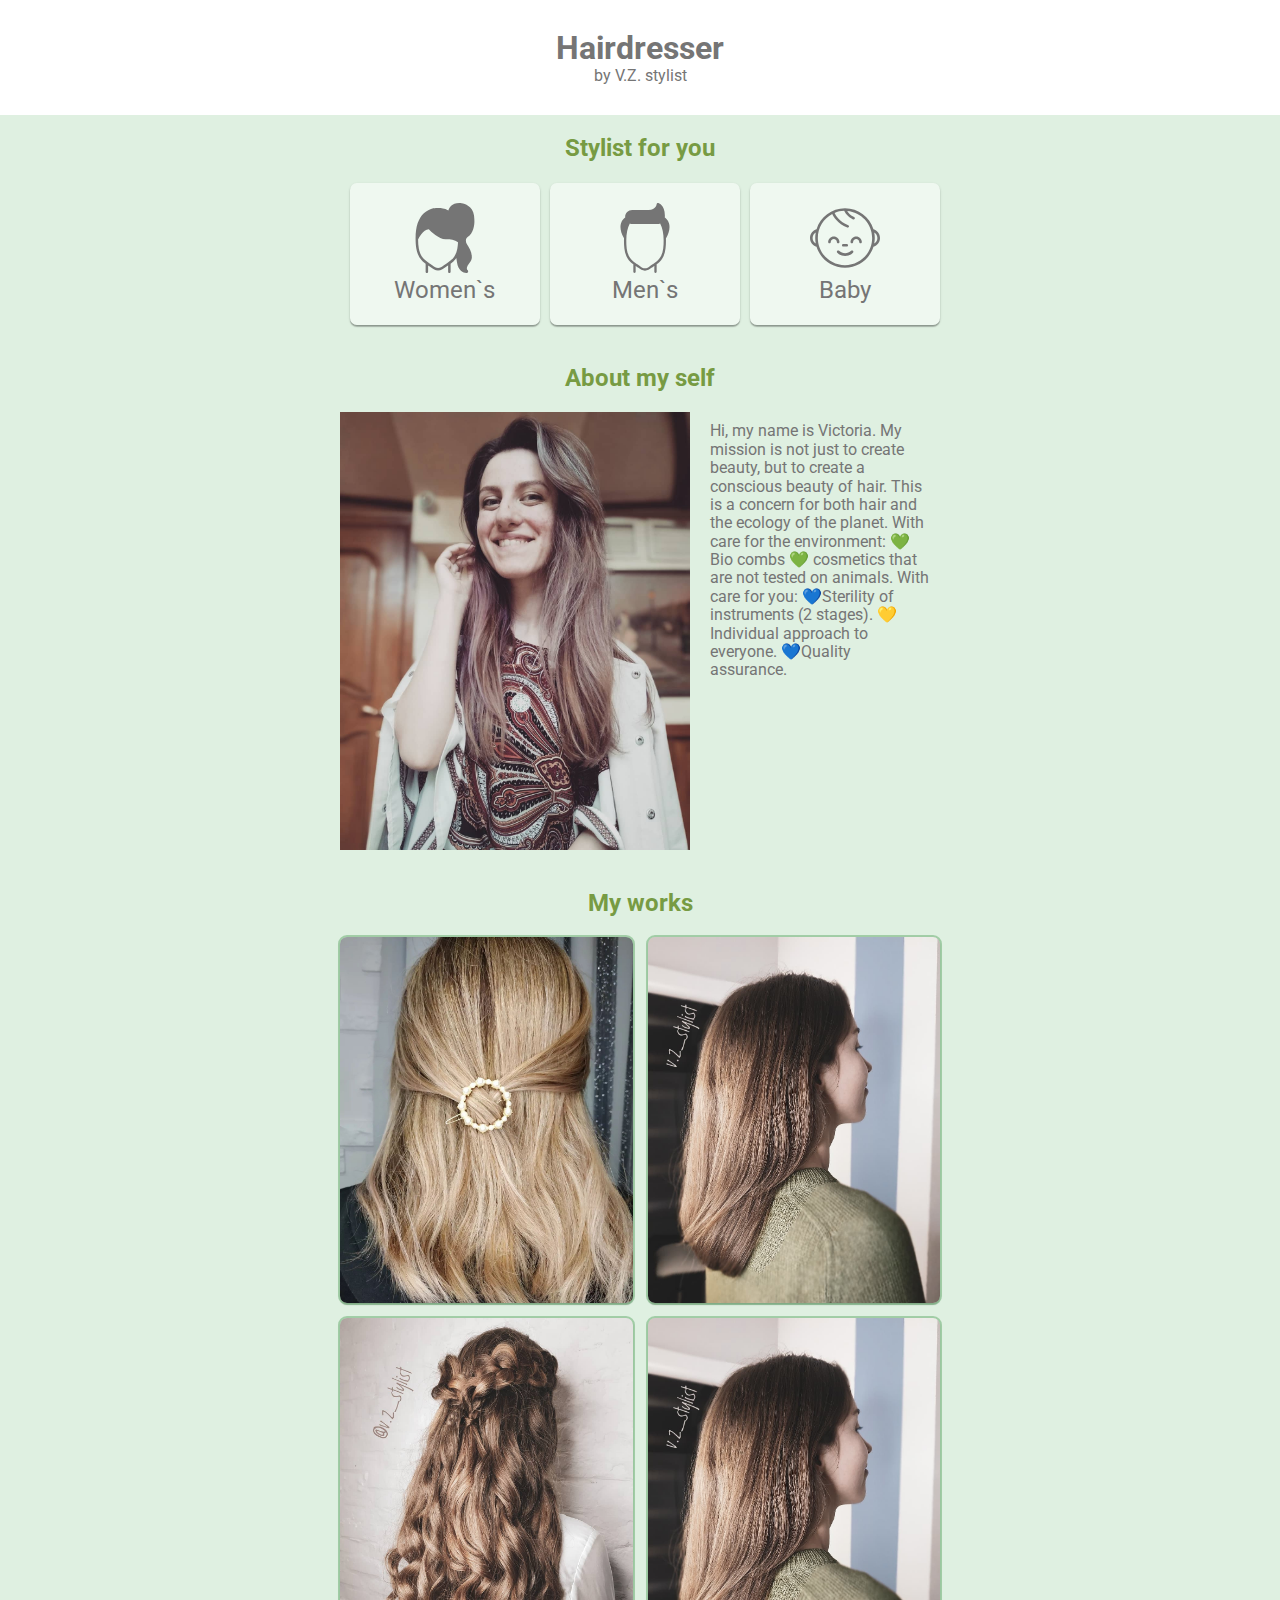
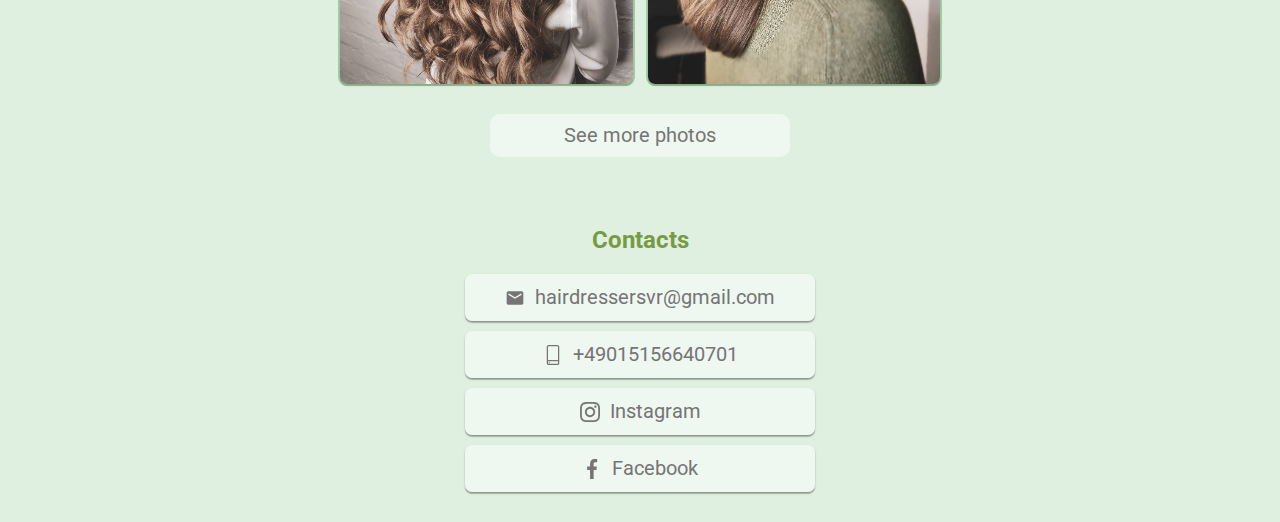
==== commit 6555286f: "fix" ====
--- a/index.html
+++ b/index.html
@@ -31,23 +31,6 @@
     </header>
 
     <main>
-      <section class="hero">
-        <div class="container">
-          <h2 class="titles">About my self</h2>
-          <div class="about__meta">
-            <img src="./img/viki.jpg" alt="Hairdresser" class="self-photo" />
-            <p class="about">
-              Hi, my name is Victoria. My mission is not just to create beauty,
-              but to create a conscious beauty of hair. This is a concern for
-              both hair and the ecology of the planet. With care for the
-              environment: 💚Bio combs 💚 cosmetics that are not tested on
-              animals. With care for you: 💙Sterility of instruments (2 stages).
-              💛Individual approach to everyone. 💙Quality assurance
-            </p>
-          </div>
-        </div>
-      </section>
-
       <section class="clients">
         <div class="container">
           <div class="activitty__block">
@@ -106,6 +89,23 @@
                 <p class="clients__name">Baby</p>
               </li>
             </ul>
+          </div>
+        </div>
+      </section>
+
+      <section class="hero">
+        <div class="container">
+          <h2 class="titles">About my self</h2>
+          <div class="about__meta">
+            <img src="./img/viki.jpg" alt="Hairdresser" class="self-photo" />
+            <p class="about">
+              Hi, my name is Victoria. My mission is not just to create beauty,
+              but to create a conscious beauty of hair. This is a concern for
+              both hair and the ecology of the planet. With care for the
+              environment: 💚Bio combs 💚 cosmetics that are not tested on
+              animals. With care for you: 💙Sterility of instruments (2 stages).
+              💛Individual approach to everyone. 💙Quality assurance.
+            </p>
           </div>
         </div>
       </section>
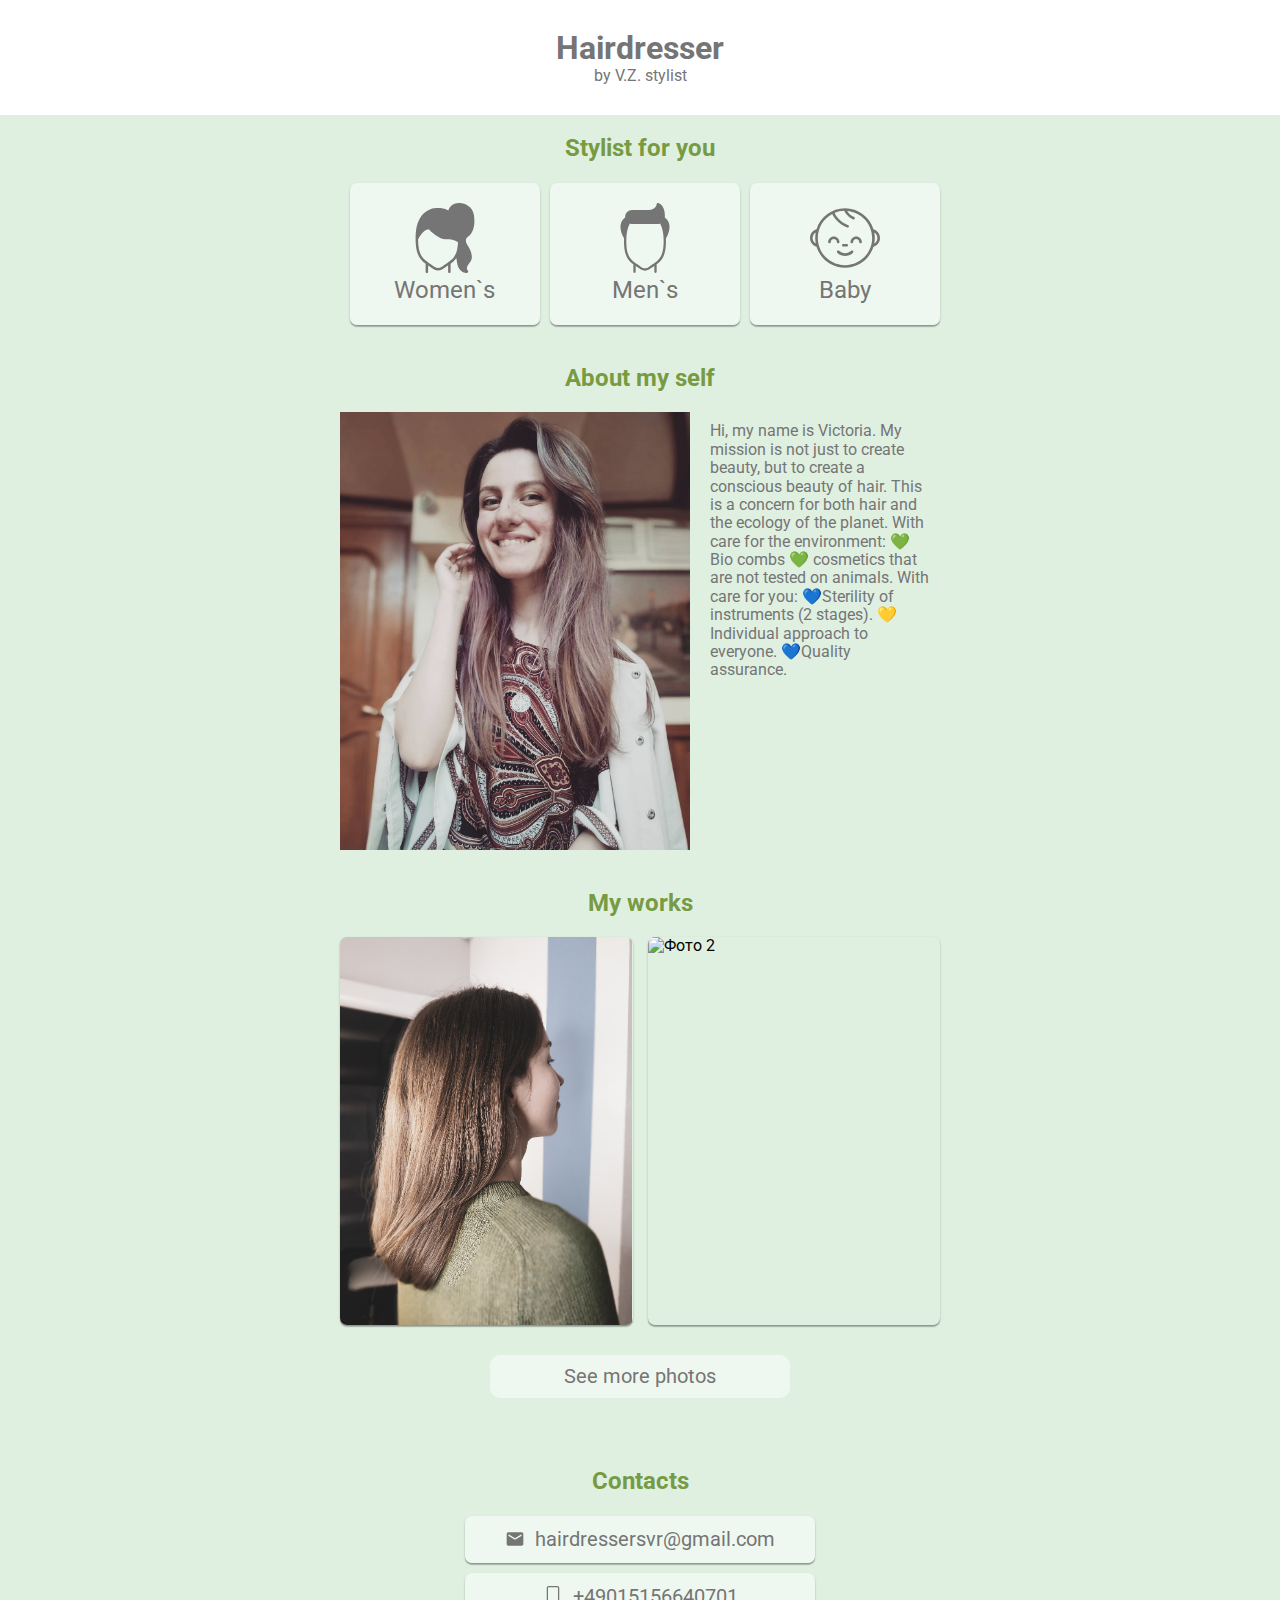
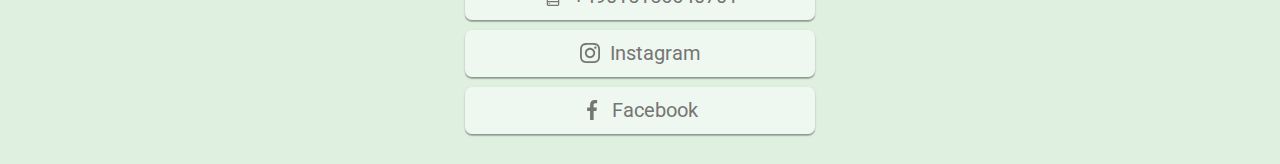
==== commit c8443bfa: "fix" ====
--- a/index.html
+++ b/index.html
@@ -32,39 +32,6 @@
 
     <main>
       <section class="clients">
-        <div class="container">
-          <div class="activitty__block">
-            <ul class="activity__list">
-              <li class="activity__item">
-                <a href="" class="activity__link"
-                  >Women`s
-                  <svg class="activity__icon" width="30" height="30">
-                    <use href="./img/icons.svg#icon-woman"></use>
-                  </svg>
-                </a>
-              </li>
-
-              <li class="activity__item">
-                <a href="" class="activity__link"
-                  >Men`s
-                  <svg class="activity__icon" width="30" height="30">
-                    <use href="./img/icons.svg#icon-man"></use>
-                  </svg>
-                </a>
-              </li>
-
-              <li class="activity__item">
-                <a href="" class="activity__link"
-                  >Baby
-                  <svg class="activity__icon" width="30" height="30">
-                    <use href="./img/icons.svg#icon-babygirl"></use>
-                  </svg>
-                </a>
-              </li>
-            </ul>
-          </div>
-        </div>
-
         <div class="container">
           <h2 class="titles">Stylist for you</h2>
           <div class="activitty__block">
@@ -116,23 +83,16 @@
           <div class="activitty__block">
             <ul class="works">
               <li class="works__example">
-                <img src="./img/work-1.jpg" alt="Фото 1" class="work-img" />
+                <img src="./img/hair-1.jpg" alt="Фото 1" class="work-img" />
               </li>
 
               <li class="works__example">
-                <img src="./img/work-2.jpg" alt="Фото 2" class="work-img" />
-              </li>
-
-              <li class="works__example">
-                <img src="./img/work-3.jpg" alt="Фото 3" class="work-img" />
-              </li>
-              <li class="works__example">
-                <img src="./img/work-2.jpg" alt="Фото 4" class="work-img" />
+                <img src="./img/hair-2.jpg" alt="Фото 2" class="work-img" />
               </li>
             </ul>
           </div>
-          <div class="portfolio">
-            <a href="" class="portfolio__link">See more photos</a>
+          <div class="portfolio__button">
+            <a href="portfolio.html" class="portfolio__link">See more photos</a>
           </div>
         </div>
       </section>
--- a/css/styles.css
+++ b/css/styles.css
@@ -37,7 +37,6 @@
   margin: 10px 0;
   border-radius: 10px;
   min-width: 170px;
-
   transition: background-color var(--transition-time)
     var(--attenuation-function);
   box-shadow: 0px 1px 3px rgb(0 0 0 / 12%), 0px 1px 1px rgb(0 0 0 / 14%),
@@ -62,7 +61,6 @@
   margin-bottom: 20px;
 }
 
-.activity__link,
 .contact__link {
   display: flex;
   font-size: 20px;
@@ -71,16 +69,6 @@
   justify-content: center;
   padding: 2px 0;
   margin: 5px 0;
-}
-
-.activity__icon {
-  margin-left: auto;
-  fill: currentColor;
-}
-
-.contact-item-icon {
-  margin-right: 10px;
-  fill: currentColor;
 }
 
 .logo-head {
@@ -121,6 +109,69 @@
   height: 30px;
 }
 
+.header {
+  background-color: #ffffff;
+  padding: 20px 0;
+}
+
+.works,
+.portfolio {
+  display: flex;
+  flex-wrap: wrap;
+  margin-left: -15px;
+  margin-top: -15px;
+  justify-content: center;
+}
+
+.works__example,
+.portfolio__example {
+  width: 450px;
+  height: auto;
+  margin-top: 15px;
+  margin-left: 15px;
+  overflow: hidden;
+  box-shadow: 0px 1px 3px rgb(0 0 0 / 12%), 0px 1px 1px rgb(0 0 0 / 14%),
+    0px 2px 1px rgb(0 0 0 / 20%);
+  border-radius: 7px 7px 7px 7px;
+}
+
+.portfolio__button {
+  width: 300px;
+  margin: 30px auto;
+  justify-content: center;
+  text-align: center;
+}
+
+.portfolio__link {
+  font-size: 20px;
+  align-items: center;
+  justify-content: center;
+  margin: 5px 0;
+  display: flex;
+  border-radius: 10px;
+  background-color: var(--bg-color);
+  padding: 10px 10px;
+  color: var(--text-color);
+  transition: background-color var(--transition-time)
+    var(--attenuation-function);
+}
+
+.activity__link,
+.contact__link {
+  font-size: 20px;
+  color: var(--text-color);
+  padding: 2px 0;
+  margin: 5px 0;
+}
+.contact-item-icon {
+  margin-right: 10px;
+  fill: currentColor;
+}
+
+.portfolio__link:hover {
+  background-color: var(--hover-color);
+}
+
 @media screen and (min-width: 450px) {
   .container {
     max-width: 580px;
@@ -137,6 +188,11 @@
     margin-top: 0;
     padding: 10px;
   }
+
+  .works__example,
+  .portfolio__example {
+    flex-basis: calc((100% - 30px) / 2);
+  }
   .about__meta,
   .activitty__block,
   .contact__block {
@@ -184,8 +240,13 @@
   }
   .activity__link,
   .contact__link {
-    padding: 12px;
-    font-size: 28px;
+    display: flex;
+    font-size: 20px;
+    color: var(--text-color);
+    align-items: center;
+    justify-content: center;
+    padding: 2px 0;
+    margin: 5px 0;
   }
   .contact__item {
     max-width: 350px;
@@ -193,81 +254,3 @@
     margin-right: auto;
   }
 }
-
-.header {
-  background-color: #ffffff;
-  padding: 20px 0;
-}
-
-.activity__list {
-  display: none;
-}
-
-/*  ------- PORTFOLIO ------- */
-
-.works {
-  display: flex;
-  flex-wrap: wrap;
-  margin-left: -15px;
-  margin-top: -15px;
-  justify-content: center;
-}
-
-/* .work-img {
-  width: 100%;
-  height: auto;
-} */
-
-.works__example {
-  width: 450px;
-  height: auto;
-  margin-top: 15px;
-  margin-left: 15px;
-  outline: 2px solid var(--hover-color);
-  overflow: hidden;
-
-  box-shadow: 0px 1px 3px rgb(0 0 0 / 12%), 0px 1px 1px rgb(0 0 0 / 14%),
-    0px 2px 1px rgb(0 0 0 / 20%);
-  border-radius: 7px 7px 7px 7px;
-}
-@media screen and (min-width: 450px) {
-  .works__example {
-    flex-basis: calc((100% - 30px) / 2);
-  }
-}
-
-.portfolio {
-  width: 300px;
-  margin: 30px auto;
-
-  justify-content: center;
-  text-align: center;
-}
-
-.portfolio__link {
-  font-size: 20px;
-  align-items: center;
-  justify-content: center;
-  margin: 5px 0;
-  display: flex;
-  border-radius: 10px;
-  background-color: var(--bg-color);
-  padding: 10px 10px;
-  color: var(--text-color);
-  transition: background-color var(--transition-time)
-    var(--attenuation-function);
-}
-
-.activity__link,
-.contact__link {
-  display: flex;
-  font-size: 20px;
-  color: var(--text-color);
-  align-items: center;
-  justify-content: center;
-  padding: 2px 0;
-  margin: 5px 0;
-}
-.portfolio__link:hover {
-  background-color: var(--hover-color);
-}
